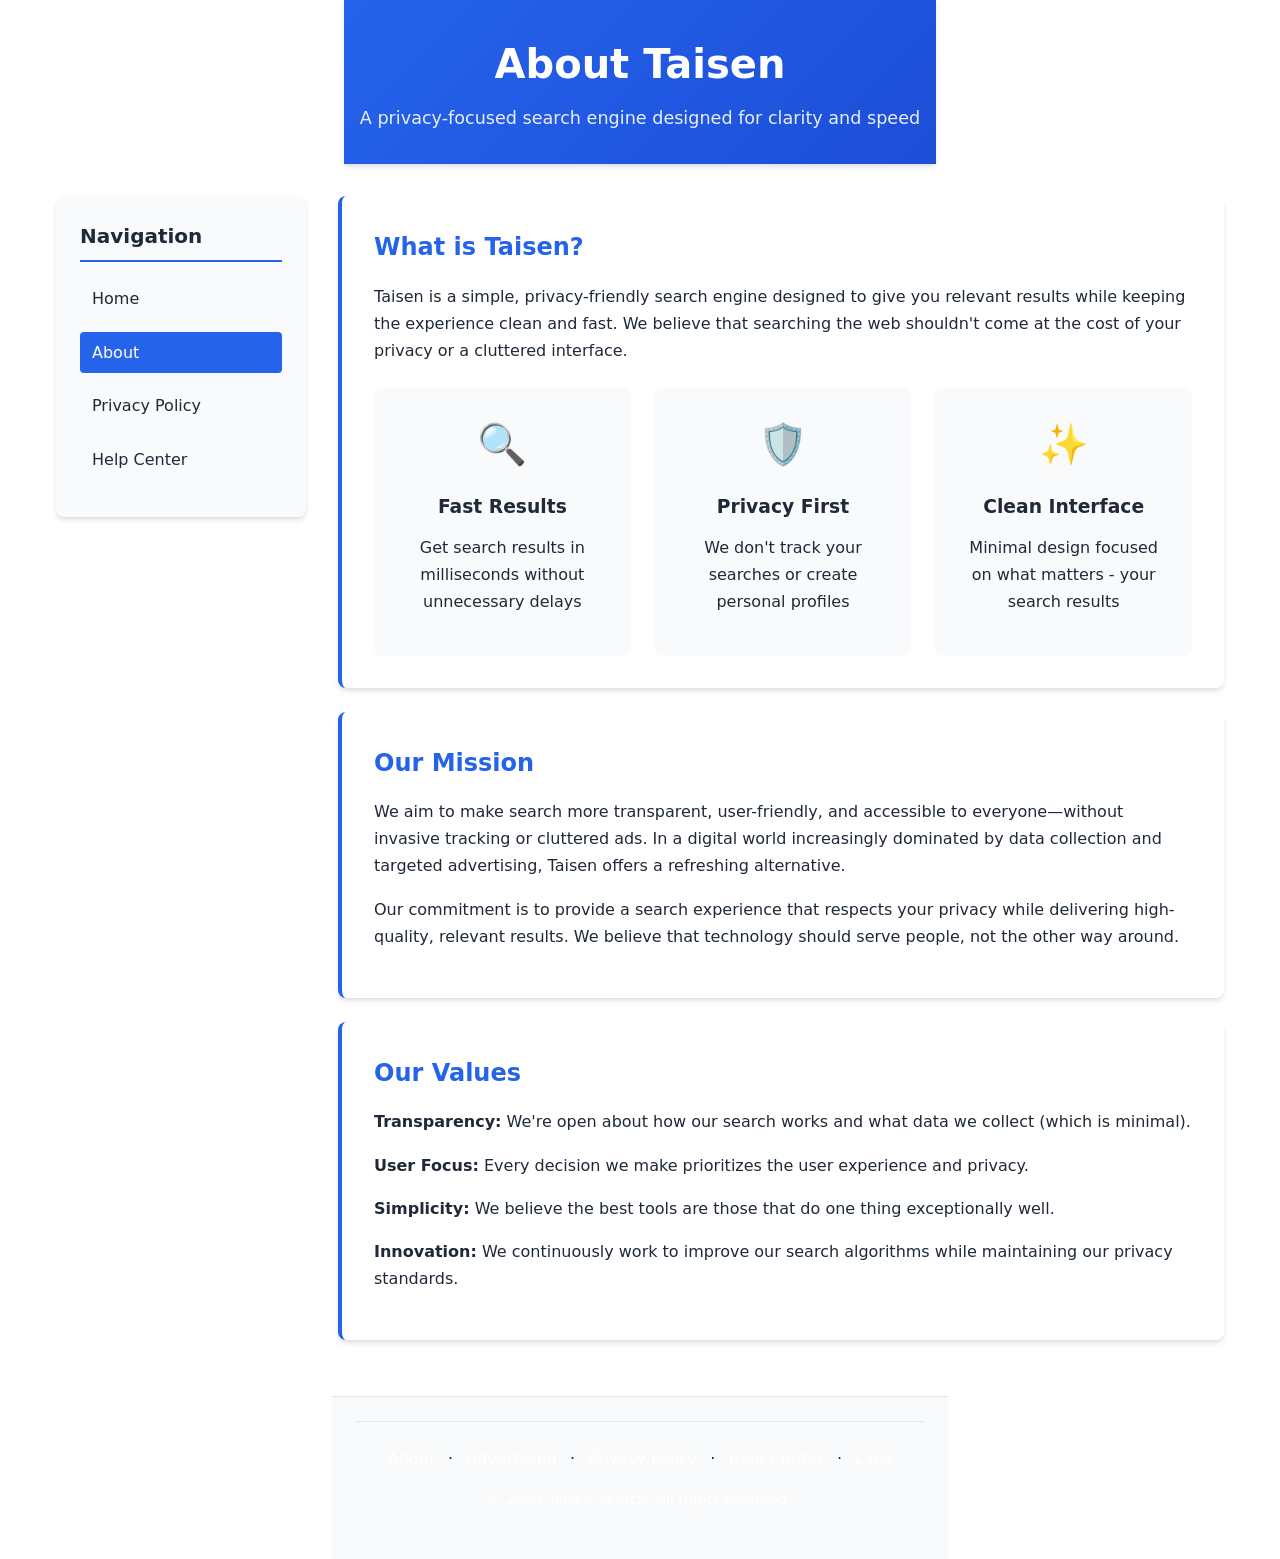
==== about.html @ dc12acd6 "Add files via upload" ====
<!DOCTYPE html>
<html lang="en">
<head>
  <meta charset="UTF-8">
  <meta name="viewport" content="width=device-width, initial-scale=1.0">
  <title>About - Taisen</title>
  <link rel="icon" type="image/png" href="original.png">
  <link rel="stylesheet" href="style.css?v=20250901">
  <style>
    /* Base styles */
    :root {
      --primary-color: #2563eb;
      --primary-dark: #1d4ed8;
      --text-color: #1f2937;
      --text-light: #ffffff;
      --bg-color: #ffffff;
      --bg-light: #f9fafb;
      --border-color: #e5e7eb;
      --shadow: 0 4px 6px -1px rgba(0, 0, 0, 0.1), 0 2px 4px -1px rgba(0, 0, 0, 0.06);
    }
    
    * {
      margin: 0;
      padding: 0;
      box-sizing: border-box;
    }
    
    body {
      font-family: 'Segoe UI', system-ui, -apple-system, sans-serif;
      line-height: 1.6;
      color: var(--text-color);
      background-color: var(--bg-color);
      display: flex;
      flex-direction: column;
      min-height: 100vh;
    }
    
    a {
      text-decoration: none;
      color: var(--primary-color);
      transition: color 0.2s ease;
    }
    
    a:hover {
      color: var(--primary-dark);
    }
    
    /* Header styles */
    header {
      background: linear-gradient(135deg, var(--primary-color), var(--primary-dark));
      color: white;
      padding: 2rem 1rem;
      text-align: center;
      box-shadow: var(--shadow);
    }
    
    .site-title2 {
      font-size: 2.5rem;
      font-weight: 700;
      margin-bottom: 0.5rem;
    }
    
    .site-subtitle {
      font-size: 1.1rem;
      opacity: 0.9;
      max-width: 600px;
      margin: 0 auto;
    }
    
    /* Main content layout */
    .help-container {
      display: flex;
      max-width: 1200px;
      margin: 2rem auto;
      padding: 0 1rem;
      gap: 2rem;
      flex: 1;
    }
    
    /* Sidebar styles */
    .help-sidebar {
      flex: 0 0 250px;
      background-color: var(--bg-light);
      border-radius: 8px;
      padding: 1.5rem;
      box-shadow: var(--shadow);
      height: fit-content;
    }
    
    .help-sidebar h3 {
      margin-bottom: 1rem;
      color: var(--text-color);
      font-size: 1.25rem;
      border-bottom: 2px solid var(--primary-color);
      padding-bottom: 0.5rem;
    }
    
    .help-sidebar ul {
      list-style: none;
    }
    
    .help-sidebar li {
      margin-bottom: 0.75rem;
    }
    
    .help-sidebar a {
      display: block;
      padding: 0.5rem 0.75rem;
      border-radius: 4px;
      transition: all 0.2s ease;
      color: var(--text-color);
      font-weight: 500;
    }
    
    .help-sidebar a:hover {
      background-color: rgba(37, 99, 235, 0.1);
      color: var(--primary-color);
    }
    
    .help-sidebar a.active {
      background-color: var(--primary-color);
      color: white;
    }
    
    /* Content styles */
    .help-content {
      flex: 1;
    }
    
    .help-section {
      background-color: white;
      border-radius: 8px;
      padding: 2rem;
      margin-bottom: 1.5rem;
      box-shadow: var(--shadow);
      border-left: 4px solid var(--primary-color);
    }
    
    .help-section h2 {
      color: var(--primary-color);
      margin-bottom: 1rem;
      font-size: 1.5rem;
    }
    
    .help-section p {
      color: var(--text-color);
      line-height: 1.7;
      margin-bottom: 1rem;
    }
    
    /* Feature highlights */
    .features-grid {
      display: grid;
      grid-template-columns: repeat(auto-fit, minmax(250px, 1fr));
      gap: 1.5rem;
      margin-top: 1.5rem;
    }
    
    .feature-card {
      background-color: var(--bg-light);
      border-radius: 8px;
      padding: 1.5rem;
      text-align: center;
      transition: transform 0.3s ease;
    }
    
    .feature-card:hover {
      transform: translateY(-5px);
    }
    
    .feature-icon {
      font-size: 2.5rem;
      margin-bottom: 1rem;
      color: var(--primary-color);
    }
    
    .feature-card h3 {
      margin-bottom: 0.75rem;
      color: var(--text-color);
    }
    
    /* Footer styles */
    .footer-section {
      background-color: var(--bg-light);
      text-align: center;
      padding: 1.5rem;
      border-top: 1px solid var(--border-color);
      margin-top: auto;
    }
    
    .footer-links {
      margin-bottom: 1rem;
    }
    
    .footer-links a {
      margin: 0 0.5rem;
      color: var(--text-light);
    }
    
    .footer-links a:hover {
      color: var(--primary-color);
    }
    
    .copyright {
      color: var(--text-light);
      font-size: 0.9rem;
    }
    
    /* Responsive design */
    @media (max-width: 768px) {
      .help-container {
        flex-direction: column;
      }
      
      .help-sidebar {
        flex: none;
        order: 2;
      }
      
      .site-title2 {
        font-size: 2rem;
      }
      
      .features-grid {
        grid-template-columns: 1fr;
      }
    }
  </style>
</head>
<body>

  <header>
    <section class="header-section">
      <h1 class="site-title2">About Taisen</h1>
      <p class="site-subtitle">A privacy-focused search engine designed for clarity and speed</p>
    </section>
  </header>

  <main class="help-container">
    <aside class="help-sidebar">
      <h3>Navigation</h3>
      <ul>
        <li><a href="index.html">Home</a></li>
        <li><a href="about.html" class="active">About</a></li>
        <li><a href="privacy.html">Privacy Policy</a></li>
        <li><a href="help.html">Help Center</a></li>
      </ul>
    </aside>

    <section class="help-content">
      <div class="help-section">
        <h2>What is Taisen?</h2>
        <p>Taisen is a simple, privacy-friendly search engine designed to give you relevant results while keeping the experience clean and fast. We believe that searching the web shouldn't come at the cost of your privacy or a cluttered interface.</p>
        
        <div class="features-grid">
          <div class="feature-card">
            <div class="feature-icon">🔍</div>
            <h3>Fast Results</h3>
            <p>Get search results in milliseconds without unnecessary delays</p>
          </div>
          <div class="feature-card">
            <div class="feature-icon">🛡️</div>
            <h3>Privacy First</h3>
            <p>We don't track your searches or create personal profiles</p>
          </div>
          <div class="feature-card">
            <div class="feature-icon">✨</div>
            <h3>Clean Interface</h3>
            <p>Minimal design focused on what matters - your search results</p>
          </div>
        </div>
      </div>

      <div class="help-section">
        <h2>Our Mission</h2>
        <p>We aim to make search more transparent, user-friendly, and accessible to everyone—without invasive tracking or cluttered ads. In a digital world increasingly dominated by data collection and targeted advertising, Taisen offers a refreshing alternative.</p>
        <p>Our commitment is to provide a search experience that respects your privacy while delivering high-quality, relevant results. We believe that technology should serve people, not the other way around.</p>
      </div>
      
      <div class="help-section">
        <h2>Our Values</h2>
        <p><strong>Transparency:</strong> We're open about how our search works and what data we collect (which is minimal).</p>
        <p><strong>User Focus:</strong> Every decision we make prioritizes the user experience and privacy.</p>
        <p><strong>Simplicity:</strong> We believe the best tools are those that do one thing exceptionally well.</p>
        <p><strong>Innovation:</strong> We continuously work to improve our search algorithms while maintaining our privacy standards.</p>
      </div>
    </section>
  </main>

  <footer class="footer-section">
    <div class="footer-section">
      <nav class="footer-links">
        <a href="about.html">About</a> ·
        <a href="advertising.html">Advertising</a> ·
        <a href="privacy.html">Privacy Policy</a> ·
        <a href="help.html">Help Center</a> ·
        <a href="labs.html">Labs</a>
      </nav>
      <p class="copyright">© 2023 Taisen Search. All rights reserved.</p>
    </div>
  </footer>

</body>
</html>
---- style.css ----
/* Root Colors */
:root {
  --brand-color: #0077ff;
  --brand-dark: #005fcc;
  --danger: #e11d48;
  --text-dark: #0f1724;
  --text-light: #ffffff;
  --bg-light: #f4f6f9;
}

/* Global */
body {
  font-family: Arial, sans-serif;
  background: var(--bg-light);
  margin: 0;
  display: flex;
  justify-content: center;
  align-items: center;
  min-height: 100vh;
}

/* Reusable Container */
.auth-container, .profile-container {
  background: #fff;
  padding: 2rem;
  border-radius: 12px;
  box-shadow: 0 4px 12px rgba(0,0,0,0.1);
  width: 350px;
  text-align: center;
}

.auth-container h2, 
.profile-container h2 {
  margin-bottom: 1rem;
  color: var(--brand-color);
}

/* Form Inputs */
.auth-container input, 
.profile-container input, 
.profile-container textarea {
  width: 100%;
  padding: 0.7rem;
  margin: 0.5rem 0;
  border: 1px solid #ddd;
  border-radius: 6px;
  font-size: 1rem;
}

.auth-container input:focus,
.profile-container input:focus,
.profile-container textarea:focus {
  border-color: var(--brand-color);
  outline: none;
  box-shadow: 0 0 6px rgba(0,119,255,0.3);
}

/* Buttons */
.auth-container button,
.profile-container button {
  width: 100%;
  padding: 0.7rem;
  margin-top: 0.6rem;
  background: var(--brand-color);
  color: var(--text-light);
  border: none;
  border-radius: 6px;
  cursor: pointer;
  font-size: 1rem;
  transition: background 0.2s ease;
}

.auth-container button:hover,
.profile-container button:hover {
  background: var(--brand-dark);
}

/* Special Buttons */
.google-btn {
  background: #fff;
  color: #333;
  border: 1px solid #ddd;
}

.google-btn:hover {
  background: #f0f0f0;
}

.guest-btn {
  background: #444;
}

.guest-btn:hover {
  background: #222;
}

.danger-btn {
  background: var(--danger);
}

.danger-btn:hover {
  background: #be123c;
}

/* Error & Success Messages */
.error, .error-msg {
  color: var(--danger);
  font-size: 0.9rem;
  margin-top: 0.5rem;
}

.success-msg {
  color: green;
  font-size: 0.9rem;
  margin-top: 0.5rem;
}

/* Profile Page Layout */
.profile-container form {
  text-align: left;
}

.profile-container label {
  font-weight: bold;
  font-size: 0.9rem;
  margin-top: 0.8rem;
  display: block;
  text-align: left;
}

.profile-actions {
  margin-top: 1rem;
  display: flex;
  flex-direction: column;
  gap: 0.5rem;
}
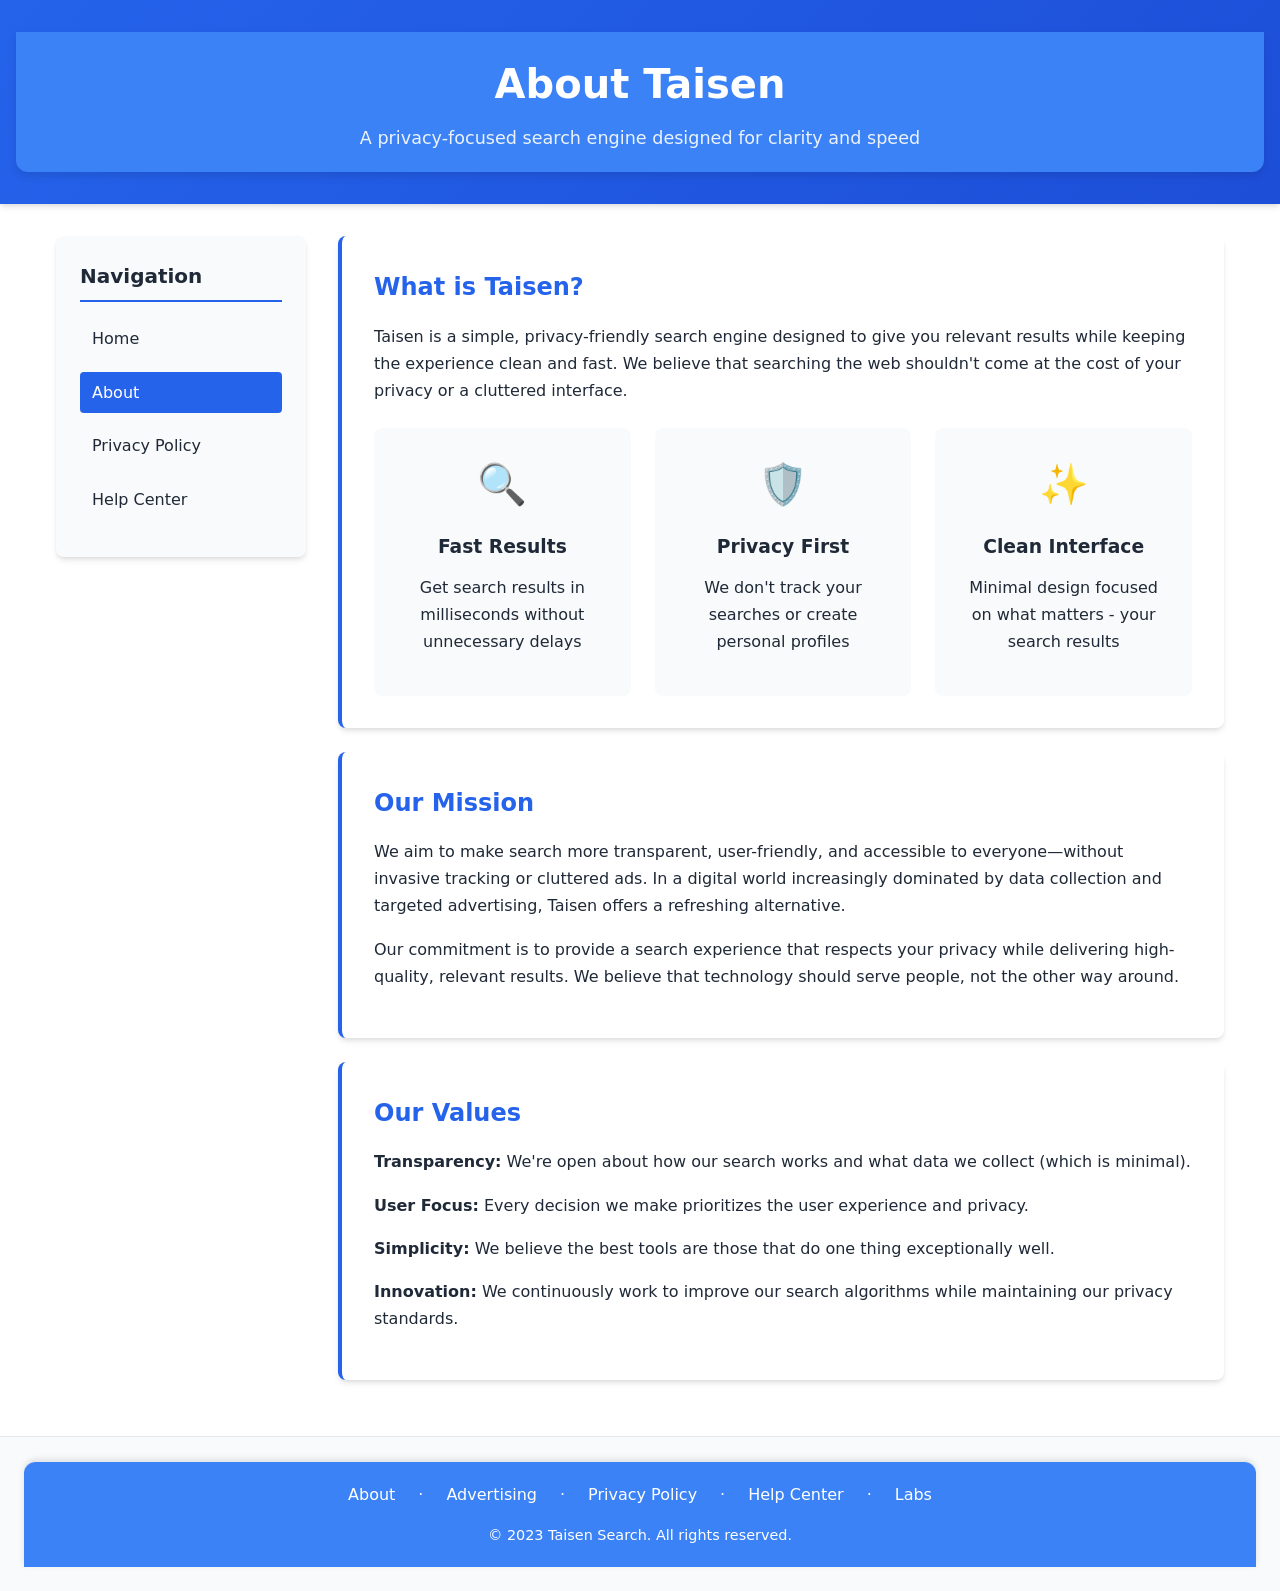
==== commit c4194246: "Add files via upload" ====
--- a/about.html
+++ b/about.html
@@ -293,7 +293,7 @@
         <a href="about.html">About</a> ·
         <a href="advertising.html">Advertising</a> ·
         <a href="privacy.html">Privacy Policy</a> ·
-        <a href="help.html">Help Center</a> ·
+        <a href="help center.html">Help Center</a> ·
         <a href="labs.html">Labs</a>
       </nav>
       <p class="copyright">© 2023 Taisen Search. All rights reserved.</p>
--- a/style.css
+++ b/style.css
@@ -1,136 +1,558 @@
-/* Root Colors */
+/* Root Colors & Variables */
 :root {
-  --brand-color: #0077ff;
-  --brand-dark: #005fcc;
-  --danger: #e11d48;
+  --brand-color: #3B82F6;
   --text-dark: #0f1724;
-  --text-light: #ffffff;
-  --bg-light: #f4f6f9;
-}
-
-/* Global */
+  --text-light: #f5f5f5;
+  --bg-light: #ffffff;
+  --bg-dark: #121212;
+  --neutral-gray: #9a9b9c;
+  --spacing-unit: 8px;
+  --transition: all 0.3s ease;
+}
+
+/* Global Styles */
 body {
-  font-family: Arial, sans-serif;
-  background: var(--bg-light);
+  font-family: 'Arial', sans-serif;
   margin: 0;
-  display: flex;
+  background: var(--bg-light);
+  color: var(--text-dark);
+  line-height: 1.5;
+  display: flex;
+  flex-direction: column;
+  min-height: 100vh;
+  transition: var(--transition);
+}
+
+/* Header */
+header .header-section {
+  width: 100%;
+  background: var(--brand-color);
+  color: var(--text-light);
+  text-align: center;
+  padding: 20px 0;
+  box-shadow: 0 4px 8px rgba(0,0,0,0.1);
+  border-radius: 0 0 12px 12px;
+  transition: var(--transition);
+}
+
+/* Center content without forcing scroll */
+.search-section {
+  flex: 1; /* take remaining space */
+  display: flex;
+  flex-direction: column;
+  justify-content: center; /* vertical center */
+  align-items: center;     /* horizontal center */
+  padding: 20px;
+}
+
+/* Title */
+.site-title {
+  font-size: 4rem;
+  margin: 0 0 20px 0;
+  font-family: Arial, Helvetica, sans-serif;
+  color: var(--brand-color);
+  text-align: center;
+  font-weight: bold;
+}
+
+/* Footer */
+footer .footer-section {
+  width: 100%;
+  background: var(--brand-color);
+  color: var(--text-light);
+  text-align: center;
+  padding: 20px 0;
+  margin-top: auto;
+  box-shadow: 0 -2px 6px rgba(0,0,0,0.1);
+  border-radius: 12px 12px 0 0;
+  transition: var(--transition);
+}
+
+.footer {
+  width: 100%;
+  background-color: #f8f9fa;
+  border-top: 1px solid #ddd;
+  padding: 15px 20px;
+  margin-top: 40px;
+  text-align: center;
+}
+
+
+.footer-content {
+  display: flex;
+  flex-direction: column;
+  align-items: center;
+  gap: 8px;
+}
+
+.footer-links {
+  display: flex;
+  gap: 15px;
   justify-content: center;
+}
+
+.footer-links a {
+  color: #f6faff;
+  text-decoration: none;
+}
+
+.footer-links a:hover {
+  text-decoration: underline;
+}
+
+
+/* Results Header */
+.results-header {
+  width: 100%;
+  background: var(--bg-light);
+  padding: 15px 30px;
+  box-shadow: 0 4px 8px rgba(0,0,0,0.1);
+  border-radius: 12px;
+  transition: var(--transition);
+}
+
+.results-header-inner {
+  max-width: 1000px;
+  margin: 0 auto;
+  display: flex;
   align-items: center;
-  min-height: 100vh;
-}
-
-/* Reusable Container */
-.auth-container, .profile-container {
-  background: #fff;
-  padding: 2rem;
-  border-radius: 12px;
-  box-shadow: 0 4px 12px rgba(0,0,0,0.1);
-  width: 350px;
-  text-align: center;
-}
-
-.auth-container h2, 
-.profile-container h2 {
+  gap: 20px;
+}
+
+a {
+  text-decoration: none;
+}
+
+.results-name {
+  height: 50px;
+  width: auto;
+  font-family: Arial, Helvetica, sans-serif;
+  text-decoration: none;
+  color: var(--brand-color);
+  font-weight: bold;
+}
+
+/* Searchbar next to logo */
+.searchbar-container {
+  flex: 1;
+}
+
+/* Main Results */
+.results-container {
+  max-width: 1000px;
+  margin: 20px auto;
+  padding: 20px;
+  background: var(--bg-light);
+  border-radius: 20px;
+  box-shadow: 0 8px 16px rgba(0,0,0,0.05);
+  transition: var(--transition);
+}
+
+/* Google Search Styles */
+.gsc-input-box {
+  border-radius: 20px !important;
+  padding: 8px 12px !important;
+  width: 550px;
+  box-shadow: 0 4px 8px rgba(0,0,0,0.05);
+  transition: var(--transition);
+}
+
+.gsc-input-box:focus {
+  border-color: var(--brand-color) !important;
+  box-shadow: 0 4px 12px rgba(59,130,246,0.2);
+  outline: none !important;
+}
+
+.gsc-search-button {
+  border-radius: 20px !important;
+  background: var(--brand-color) !important;
+  color: #fff !important;
+  transition: transform 0.3s ease;
+}
+
+.gsc-search-button:hover {
+  transform: translateY(-2px);
+  box-shadow: 0 4px 12px rgba(0,0,0,0.2);
+}
+
+/* Remove underline from result titles */
+.gsc-control-cse a,
+.gsc-control-cse .gs-title,
+.gsc-control-cse .gs-title b {
+  text-decoration: none !important;
+}
+
+/* Style titles */
+.gsc-webResult .gsc-result .gs-title {
+  font-size: 18px !important;
+  font-weight: bold !important;
+  color: #222 !important;
+}
+
+/* Style snippet/description */
+.gsc-webResult .gsc-result .gs-snippet {
+  font-size: 14px !important;
+  color: #555 !important;
+}
+
+/* Style URL below title */
+.gsc-webResult .gsc-result .gs-visibleUrl {
+  font-size: 13px !important;
+  color: #006621 !important;
+}
+
+/* Clean up box */
+.gsc-control-cse {
+  background: transparent !important;
+  border: none !important;
+  font-family: Arial, Helvetica, sans-serif !important;
+}
+
+/* Dark Mode Support */
+body.dark {
+  background: var(--bg-dark);
+  color: var(--text-light);
+}
+
+body.dark header .header-section,
+body.dark footer .footer-section,
+body.dark .results-header,
+body.dark .results-container {
+  background: #1f1f1f;
+  color: var(--text-light);
+}
+
+body.dark .gsc-input-box {
+  background: #2a2a2a !important;
+  color: #f5f5f5 !important;
+  border: 1px solid #555 !important;
+}
+
+/* -------------------------
+   Help Center Styles
+-------------------------- */
+
+/* Layout */
+.help-container {
+  display: flex;
+  max-width: 1200px;
+  margin: 2rem auto;
+  padding: var(--spacing-unit);
+  gap: 2rem;
+}
+
+/* Sidebar */
+.help-sidebar {
+  width: 250px;
+  background: var(--bg-light);
+  padding: 1rem;
+  border-radius: 12px;
+  box-shadow: 0 4px 8px rgba(0,0,0,0.05);
+  transition: var(--transition);
+}
+
+.help-sidebar h3 {
+  margin-bottom: 0.5rem;
+  font-size: 1.1rem;
+  color: var(--text-dark);
+}
+
+.help-sidebar ul {
+  list-style: none;
+  padding: 0;
+}
+
+.help-sidebar li {
+  margin-bottom: 0.75rem;
+}
+
+.help-sidebar a {
+  text-decoration: none;
+  color: var(--brand-color);
+  font-weight: 500;
+  transition: var(--transition);
+}
+
+.help-sidebar a:hover {
+  text-decoration: underline;
+  color: #1d4ed8; /* slightly darker blue */
+}
+
+/* Content */
+.help-content {
+  flex: 1;
+}
+
+.help-section {
+  margin-bottom: 2rem;
+}
+
+.help-section h2 {
+  margin-bottom: 0.5rem;
+  font-size: 1.3rem;
+  font-weight: bold;
+  color: var(--text-dark);
+}
+
+/* FAQ Cards */
+.faq-item {
   margin-bottom: 1rem;
+  padding: 1rem;
+  background: var(--bg-light);
+  border-radius: 12px;
+  box-shadow: 0 2px 6px rgba(0,0,0,0.05);
+  transition: var(--transition);
+}
+
+.faq-item:hover {
+  transform: translateY(-2px);
+  box-shadow: 0 6px 12px rgba(0,0,0,0.08);
+}
+
+.faq-item h3 {
+  margin-bottom: 0.3rem;
+  font-size: 1rem;
+  color: var(--text-dark);
+}
+
+.faq-item p {
+  font-size: 0.95rem;
+  color: var(--neutral-gray);
+}
+
+/* Search Bar */
+#searchInput {
+  width: 100%;
+  padding: 0.75rem;
+  margin: 1rem 0;
+  border: 1px solid #ddd;
+  border-radius: 12px;
+  font-size: 1rem;
+  transition: var(--transition);
+}
+
+#searchInput:focus {
+  border-color: var(--brand-color);
+  box-shadow: 0 4px 12px rgba(59,130,246,0.2);
+  outline: none;
+}
+
+/* Dark Mode */
+body.dark .help-sidebar,
+body.dark .faq-item,
+body.dark .help-section {
+  background: #1f1f1f;
+  color: var(--text-light);
+  box-shadow: 0 2px 6px rgba(0,0,0,0.3);
+}
+
+body.dark .faq-item p {
+  color: #ccc;
+}
+
+body.dark #searchInput {
+  background: #2a2a2a;
+  border: 1px solid #555;
+  color: var(--text-light);
+}
+
+/* FAQ Accordion */
+.faq-item {
+  margin-bottom: 1rem;
+  border-radius: 12px;
+  overflow: hidden;
+  background: var(--bg-light);
+  box-shadow: 0 2px 6px rgba(0,0,0,0.05);
+  transition: var(--transition);
+}
+
+.faq-question {
+  width: 100%;
+  text-align: left;
+  background: transparent;
+  border: none;
+  padding: 1rem;
+  font-size: 1rem;
+  font-weight: 600;
+  color: var(--text-dark);
+  cursor: pointer;
+  transition: var(--transition);
+}
+
+.faq-question:hover {
+  background: rgba(59,130,246,0.1);
+}
+
+.faq-answer {
+  max-height: 0;
+  overflow: hidden;
+  padding: 0 1rem;
+  color: var(--neutral-gray);
+  font-size: 0.95rem;
+  transition: max-height 0.3s ease, padding 0.3s ease;
+}
+
+.faq-item.active .faq-answer {
+  max-height: 500px; /* enough space for text */
+  padding: 1rem;
+}
+
+/* Dark Mode */
+body.dark .faq-question {
+  color: var(--text-light);
+}
+
+body.dark .faq-answer {
+  color: #ccc;
+}
+
+/* Help Center cards */
+.help-cards {
+  display: grid;
+  grid-template-columns: repeat(auto-fit, minmax(280px, 1fr));
+  gap: 20px;
+  margin-top: 20px;
+}
+
+.help-cards .card {
+  background: var(--card-bg);
+  padding: 20px;
+  border-radius: 12px;
+  box-shadow: 0 2px 6px rgba(0,0,0,0.1);
+  transition: transform 0.2s ease, box-shadow 0.2s ease;
+}
+
+.help-cards .card:hover {
+  transform: translateY(-4px);
+  box-shadow: 0 4px 12px rgba(0,0,0,0.15);
+}
+
+.help-cards .card h3 {
+  margin-bottom: 10px;
   color: var(--brand-color);
 }
 
-/* Form Inputs */
-.auth-container input, 
-.profile-container input, 
-.profile-container textarea {
-  width: 100%;
-  padding: 0.7rem;
-  margin: 0.5rem 0;
+#results-internal {
+  display: flex;
+  flex-direction: column;
+  gap: 15px;
+  margin-bottom: 20px;
+}
+
+/* Individual card */
+#results-internal .internal-card {
+  background: var(--bg-light);
+  border-radius: 12px;
+  padding: 15px;
+  box-shadow: 0 4px 12px rgba(0,0,0,0.05);
+  transition: var(--transition);
+}
+
+#results-internal .internal-card:hover {
+  transform: translateY(-2px);
+  box-shadow: 0 6px 16px rgba(0,0,0,0.1);
+}
+
+#results-internal .internal-card h3 {
+  margin: 0 0 8px 0;
+  font-size: 18px;
+  font-weight: bold;
+  color: var(--brand-color);
+}
+
+#results-internal .internal-card p {
+  margin-bottom: 8px;
+  color: var(--text-dark);
+  font-size: 14px;
+  overflow: hidden;
+  white-space: nowrap;
+  text-overflow: ellipsis;
+}
+
+#results-internal .internal-card a {
+  color: var(--brand-color);
+  font-weight: bold;
+  text-decoration: none;
+}
+
+#results-internal .internal-card a:hover {
+  text-decoration: underline;
+}
+
+/* Filter container */
+#filter {
+  padding: 8px 12px;
+  border-radius: 12px;
   border: 1px solid #ddd;
-  border-radius: 6px;
-  font-size: 1rem;
-}
-
-.auth-container input:focus,
-.profile-container input:focus,
-.profile-container textarea:focus {
+  font-size: 14px;
+  background: var(--bg-light);
+  color: var(--text-dark);
+  transition: var(--transition);
+}
+
+#filter:focus {
   border-color: var(--brand-color);
+  box-shadow: 0 4px 12px rgba(59,130,246,0.2);
   outline: none;
-  box-shadow: 0 0 6px rgba(0,119,255,0.3);
-}
-
-/* Buttons */
-.auth-container button,
-.profile-container button {
-  width: 100%;
-  padding: 0.7rem;
-  margin-top: 0.6rem;
+}
+
+@media (max-width: 600px) {
+  #results-internal {
+    gap: 10px;
+  }
+
+  #results-internal .internal-card h3 {
+    font-size: 16px;
+  }
+
+  #results-internal .internal-card p {
+    font-size: 13px;
+  }
+
+  #filter {
+    width: 100%;
+  }
+}
+
+/* Hamburger Icon */
+.hamburger {
+  width: 30px;
+  height: 22px;
+  display: flex;
+  flex-direction: column;
+  justify-content: space-between;
+  cursor: pointer;
+  position: absolute;
+  top: 50px;
+  left: 20px;
+  z-index: 1001;
+  transition: var(--transition);
+}
+
+.hamburger div {
+  height: 4px;
   background: var(--brand-color);
-  color: var(--text-light);
-  border: none;
-  border-radius: 6px;
-  cursor: pointer;
-  font-size: 1rem;
-  transition: background 0.2s ease;
-}
-
-.auth-container button:hover,
-.profile-container button:hover {
-  background: var(--brand-dark);
-}
-
-/* Special Buttons */
-.google-btn {
-  background: #fff;
-  color: #333;
-  border: 1px solid #ddd;
-}
-
-.google-btn:hover {
-  background: #f0f0f0;
-}
-
-.guest-btn {
-  background: #444;
-}
-
-.guest-btn:hover {
-  background: #222;
-}
-
-.danger-btn {
-  background: var(--danger);
-}
-
-.danger-btn:hover {
-  background: #be123c;
-}
-
-/* Error & Success Messages */
-.error, .error-msg {
-  color: var(--danger);
-  font-size: 0.9rem;
-  margin-top: 0.5rem;
-}
-
-.success-msg {
-  color: green;
-  font-size: 0.9rem;
-  margin-top: 0.5rem;
-}
-
-/* Profile Page Layout */
-.profile-container form {
-  text-align: left;
-}
-
-.profile-container label {
-  font-weight: bold;
-  font-size: 0.9rem;
-  margin-top: 0.8rem;
-  display: block;
-  text-align: left;
-}
-
-.profile-actions {
-  margin-top: 1rem;
-  display: flex;
-  flex-direction: column;
-  gap: 0.5rem;
-}
+  border-radius: 2px;
+  transition: var(--transition);
+}
+
+/* Hamburger active animation */
+.hamburger.active div:nth-child(1) { 
+  transform: rotate(45deg) translate(5px, 5px); 
+}
+.hamburger.active div:nth-child(2) { 
+  opacity: 0; 
+}
+.hamburger.active div:nth-child(3) { 
+  transform: rotate(-45deg) translate(5px, -5px); 
+}
+
+/* Dark Mode Support */
+body.dark .hamburger div {
+  background: var(--text-light);
+}
+
+/* Optional hover effect */
+.hamburger:hover div {
+  background: var(--text-dark);
+}
